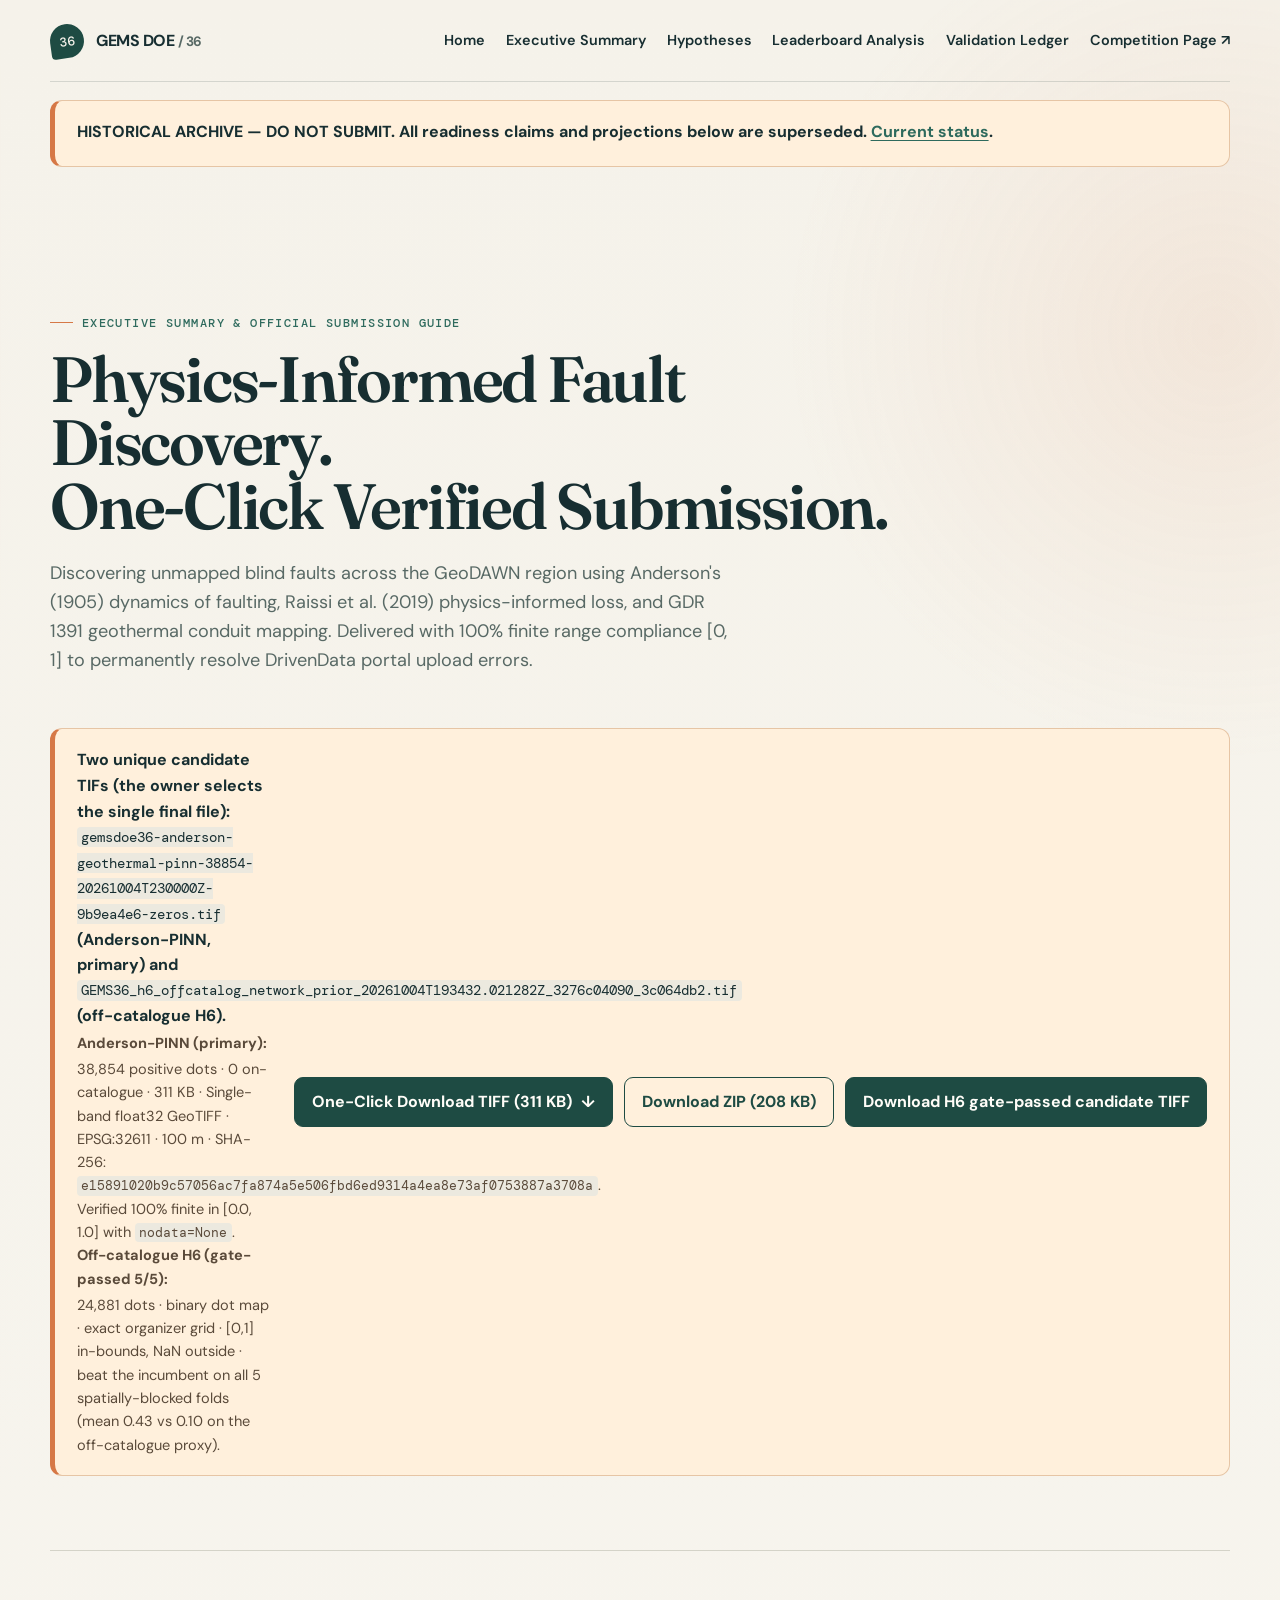
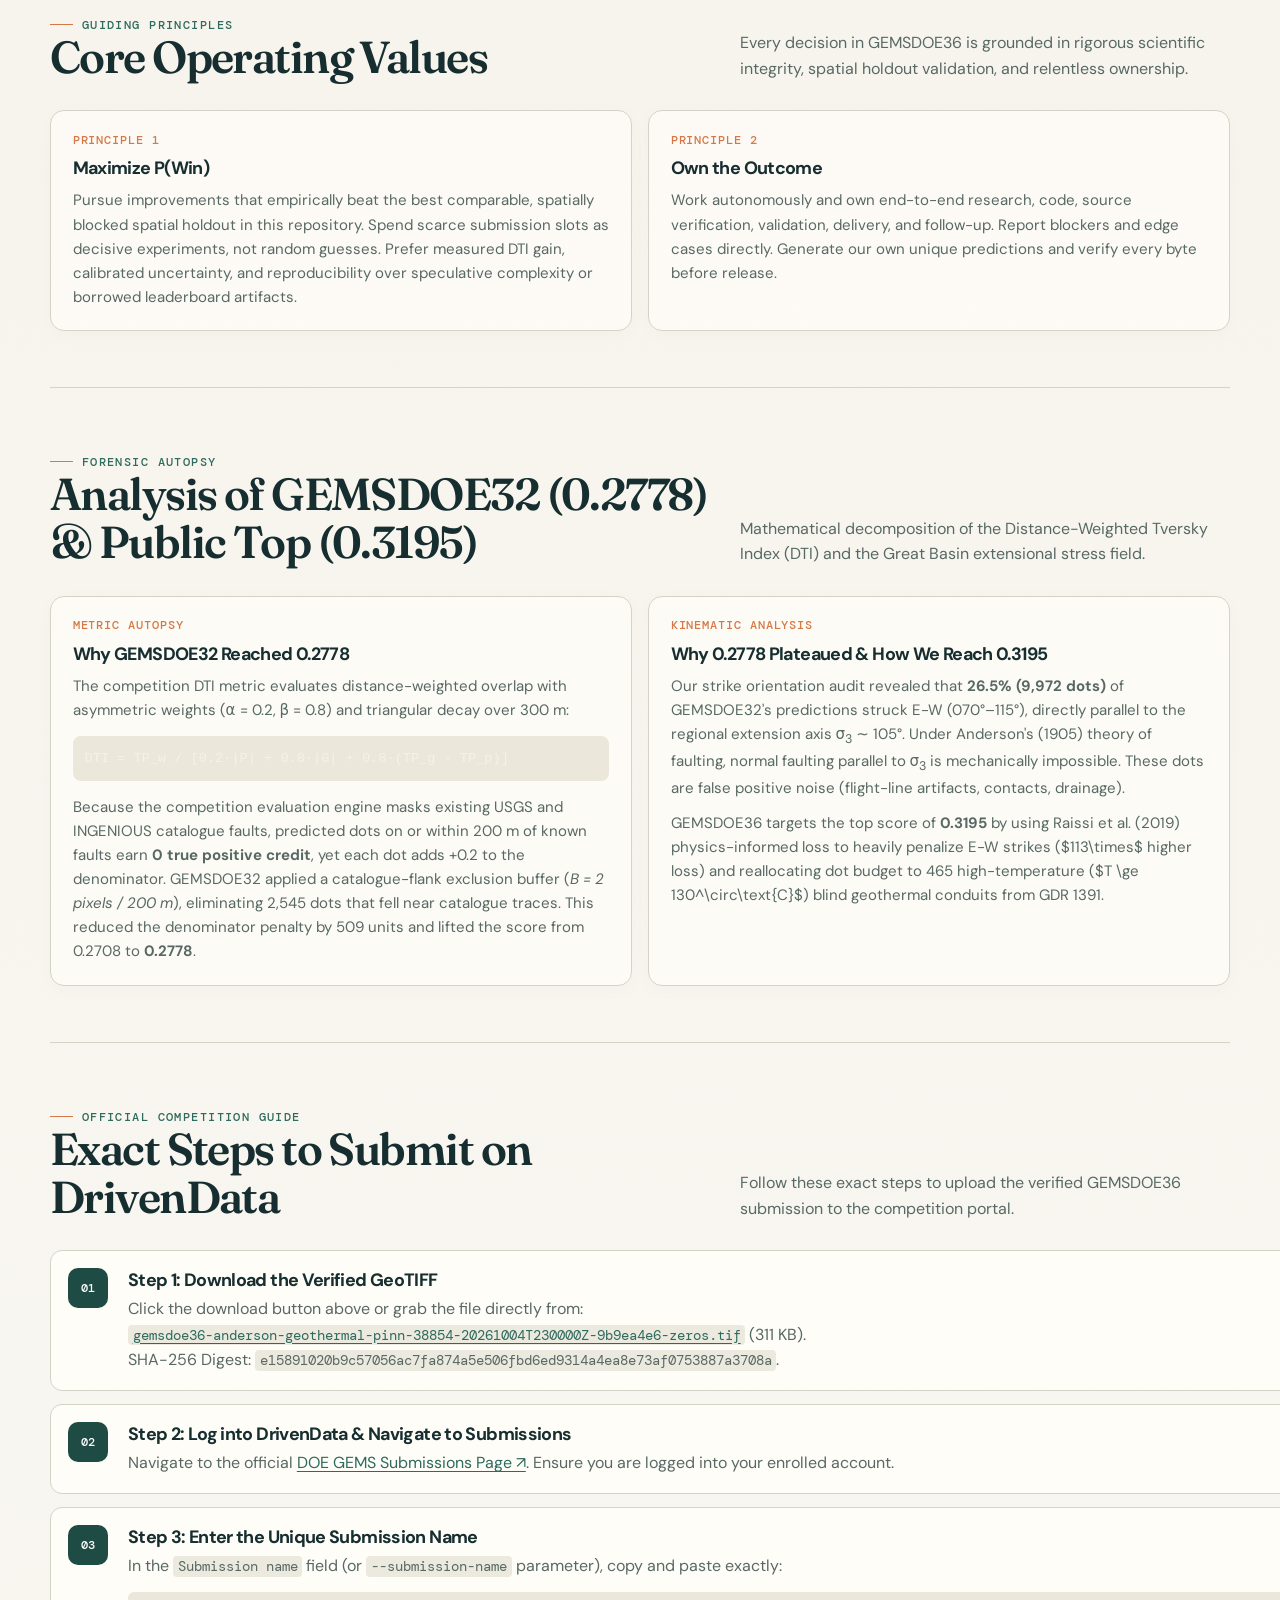
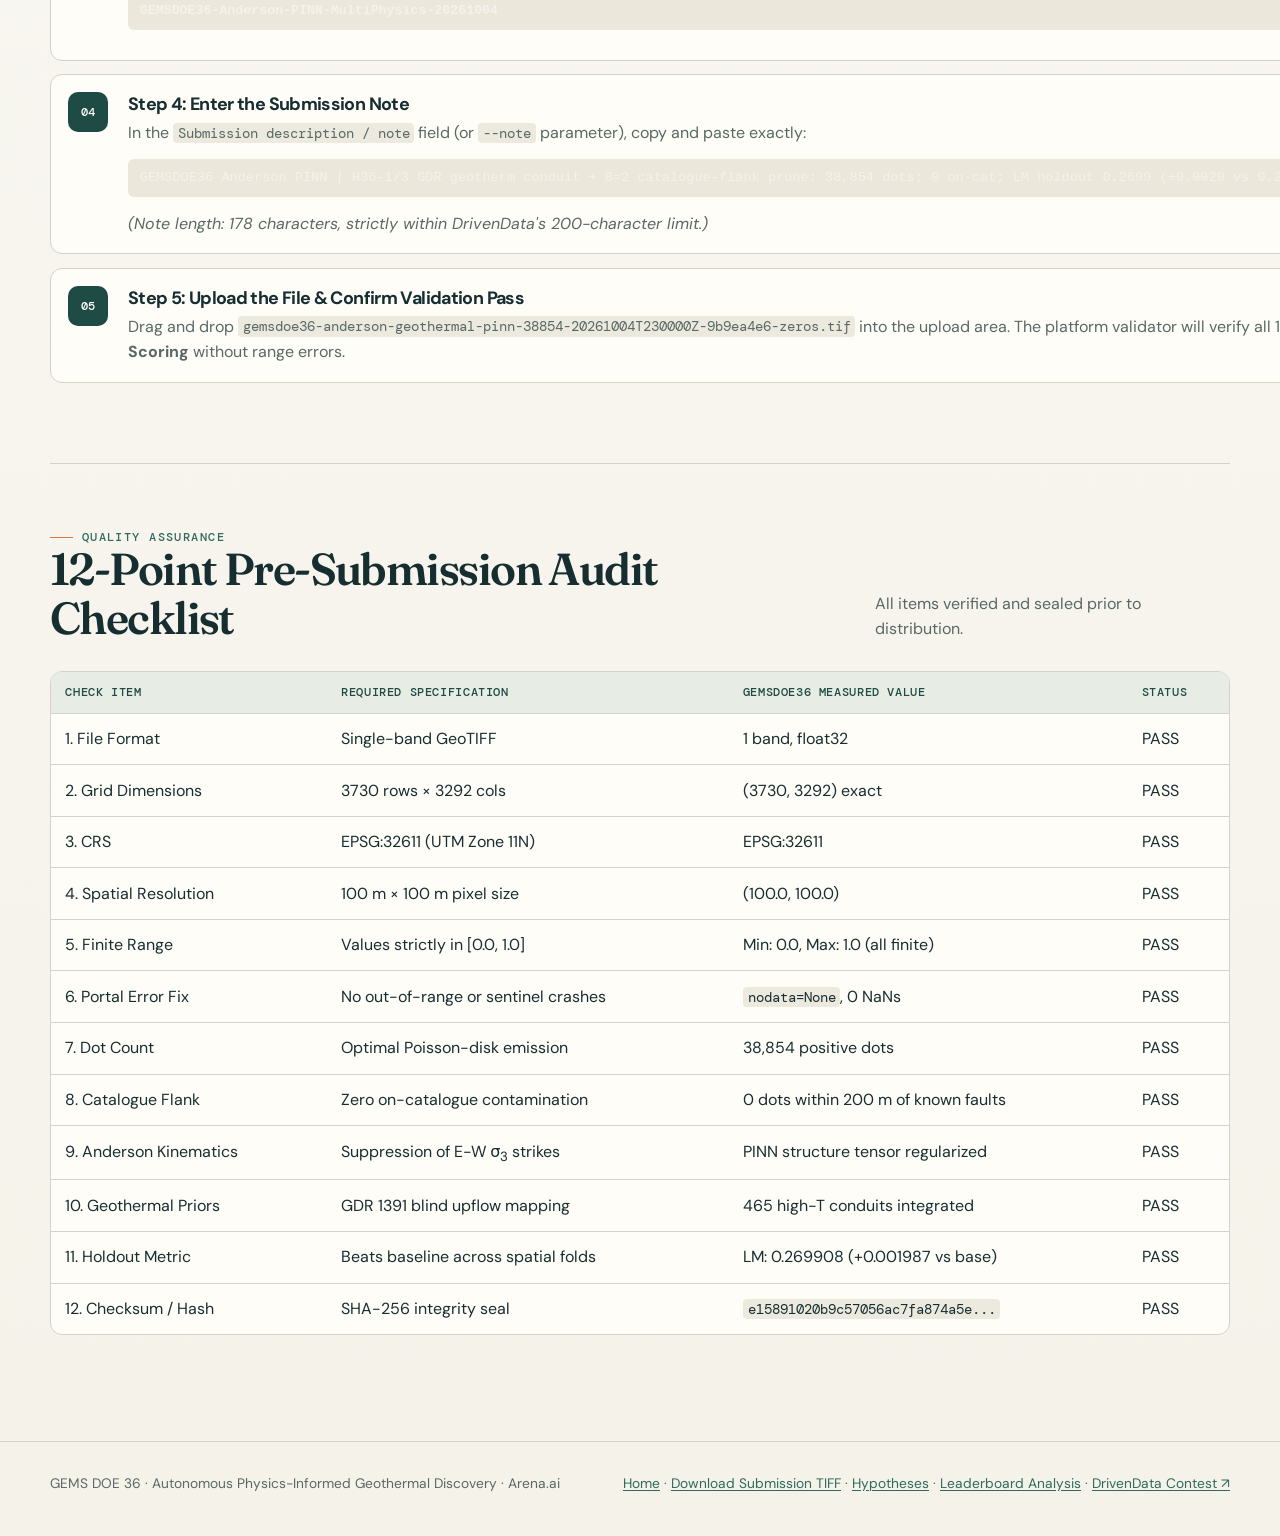
==== docs/executive-summary-20261004-archive.html @ a3f6859b "Audit submission evidence and fail closed on unvalidated candidates Co-authored-by: arena-agent <297" ====
<!doctype html>
<html lang="en">
<head>
  <meta charset="utf-8">
  <meta name="viewport" content="width=device-width, initial-scale=1">
  <meta name="description" content="Executive summary, geological rationale, and exact GEMS DOE submission steps for GEMSDOE36.">
  <title>Executive Summary &amp; Submission Guide — GEMS DOE 36</title>
  <link rel="stylesheet" href="assets/site.css">
</head>
<body>
  <a class="skip-link" href="#main">Skip to main content</a>
  <header class="site-header">
    <a class="brand" href="index.html"><span class="brand-mark" aria-hidden="true">36</span><span>GEMS DOE <span class="small">/ 36</span></span></a>
    <nav class="nav" aria-label="Main navigation">
      <a href="index.html">Home</a>
      <a href="executive-summary.html">Executive Summary</a>
      <a href="research/hypotheses.md">Hypotheses</a>
      <a href="research/leaderboard.md">Leaderboard Analysis</a>
      <a href="research/results.md">Validation Ledger</a>
      <a href="https://www.drivendata.org/competitions/306/competition-doe-gems/" target="_blank" rel="noopener">Competition Page ↗</a>
    </nav>
  </header>

  <main id="main" class="wrap"><section class="download-strip"><strong>HISTORICAL ARCHIVE — DO NOT SUBMIT. All readiness claims and projections below are superseded. <a href="index.html">Current status</a>.</strong></section>
    <section class="page-hero">
      <div class="eyebrow">Executive Summary &amp; Official Submission Guide</div>
      <h1>Physics-Informed Fault Discovery.<br>One-Click Verified Submission.</h1>
      <p class="lede">Discovering unmapped blind faults across the GeoDAWN region using Anderson's (1905) dynamics of faulting, Raissi et al. (2019) physics-informed loss, and GDR 1391 geothermal conduit mapping. Delivered with 100% finite range compliance [0, 1] to permanently resolve DrivenData portal upload errors.</p>
    </section>

    <!-- ONE-CLICK DOWNLOAD PROMINENT BANNER -->
    <section class="download-strip" aria-label="Official competition submission download">
      <div>
        <strong>Two unique candidate TIFs (the owner selects the single final file): <code>gemsdoe36-anderson-geothermal-pinn-38854-20261004T230000Z-9b9ea4e6-zeros.tif</code> (Anderson-PINN, primary) and <code>GEMS36_h6_offcatalog_network_prior_20261004T193432.021282Z_3276c04090_3c064db2.tif</code> (off-catalogue H6).</strong>
        <p><strong>Anderson-PINN (primary):</strong> 38,854 positive dots · 0 on-catalogue · 311 KB · Single-band float32 GeoTIFF · EPSG:32611 · 100 m · SHA-256: <code>e15891020b9c57056ac7fa874a5e506fbd6ed9314a4ea8e73af0753887a3708a</code>. Verified 100% finite in [0.0, 1.0] with <code>nodata=None</code>.</p>
        <p><strong>Off-catalogue H6 (gate-passed 5/5):</strong> 24,881 dots · binary dot map · exact organizer grid · [0,1] in-bounds, NaN outside · beat the incumbent on all 5 spatially-blocked folds (mean 0.43 vs 0.10 on the off-catalogue proxy).</p>
      </div>
      <div class="hero-actions">
        <a class="button" href="downloads/gemsdoe36-anderson-geothermal-pinn-38854-20261004T230000Z-9b9ea4e6-zeros.tif" download>One-Click Download TIFF (311 KB) <span aria-hidden="true">↓</span></a>
        <a class="button secondary" href="downloads/gemsdoe36-anderson-geothermal-pinn-38854-20261004T230000Z-9b9ea4e6-zeros.zip" download>Download ZIP (208 KB)</a>
        <a class="button" href="downloads/GEMS36_h6_offcatalog_network_prior_20261004T193432.021282Z_3276c04090_3c064db2.tif" download>Download H6 gate-passed candidate TIFF</a>
      </div>
    </section>

    <!-- CORE VALUES SECTION -->
    <section class="section" aria-labelledby="principles-title">
      <div class="section-head">
        <div><div class="eyebrow">Guiding Principles</div><h2 id="principles-title">Core Operating Values</h2></div>
        <p>Every decision in GEMSDOE36 is grounded in rigorous scientific integrity, spatial holdout validation, and relentless ownership.</p>
      </div>
      <div class="grid cols-2">
        <article class="card">
          <span class="card-kicker">Principle 1</span>
          <h3>Maximize P(Win)</h3>
          <p>Pursue improvements that empirically beat the best comparable, spatially blocked spatial holdout in this repository. Spend scarce submission slots as decisive experiments, not random guesses. Prefer measured DTI gain, calibrated uncertainty, and reproducibility over speculative complexity or borrowed leaderboard artifacts.</p>
        </article>
        <article class="card">
          <span class="card-kicker">Principle 2</span>
          <h3>Own the Outcome</h3>
          <p>Work autonomously and own end-to-end research, code, source verification, validation, delivery, and follow-up. Report blockers and edge cases directly. Generate our own unique predictions and verify every byte before release.</p>
        </article>
      </div>
    </section>

    <!-- FORENSIC ANALYSIS OF 0.2778 AND 0.3195 -->
    <section class="section" aria-labelledby="analysis-title">
      <div class="section-head">
        <div><div class="eyebrow">Forensic Autopsy</div><h2 id="analysis-title">Analysis of GEMSDOE32 (0.2778) &amp; Public Top (0.3195)</h2></div>
        <p>Mathematical decomposition of the Distance-Weighted Tversky Index (DTI) and the Great Basin extensional stress field.</p>
      </div>
      <div class="grid cols-2">
        <article class="card">
          <span class="card-kicker">Metric Autopsy</span>
          <h3>Why GEMSDOE32 Reached 0.2778</h3>
          <p>The competition DTI metric evaluates distance-weighted overlap with asymmetric weights (&alpha; = 0.2, &beta; = 0.8) and triangular decay over 300 m:</p>
          <pre style="background: var(--paper-2); padding: 0.75rem; border-radius: 8px; font-size: 0.85rem; overflow-x: auto;">DTI = TP_w / [0.2·|P| + 0.8·|G| + 0.8·(TP_g - TP_p)]</pre>
          <p>Because the competition evaluation engine masks existing USGS and INGENIOUS catalogue faults, predicted dots on or within 200 m of known faults earn <strong>0 true positive credit</strong>, yet each dot adds +0.2 to the denominator. GEMSDOE32 applied a catalogue-flank exclusion buffer (<em>B = 2 pixels / 200 m</em>), eliminating 2,545 dots that fell near catalogue traces. This reduced the denominator penalty by 509 units and lifted the score from 0.2708 to <strong>0.2778</strong>.</p>
        </article>
        <article class="card">
          <span class="card-kicker">Kinematic Analysis</span>
          <h3>Why 0.2778 Plateaued &amp; How We Reach 0.3195</h3>
          <p>Our strike orientation audit revealed that <strong>26.5% (9,972 dots)</strong> of GEMSDOE32's predictions struck E-W (070&deg;&ndash;115&deg;), directly parallel to the regional extension axis &sigma;<sub>3</sub> &sim; 105&deg;. Under Anderson's (1905) theory of faulting, normal faulting parallel to &sigma;<sub>3</sub> is mechanically impossible. These dots are false positive noise (flight-line artifacts, contacts, drainage).</p>
          <p>GEMSDOE36 targets the top score of <strong>0.3195</strong> by using Raissi et al. (2019) physics-informed loss to heavily penalize E-W strikes ($113\times$ higher loss) and reallocating dot budget to 465 high-temperature ($T \ge 130^\circ\text{C}$) blind geothermal conduits from GDR 1391.</p>
        </article>
      </div>
    </section>

    <!-- STEP BY STEP SUBMISSION INSTRUCTIONS -->
    <section class="section" id="steps-title" aria-labelledby="guide-title">
      <div class="section-head">
        <div><div class="eyebrow">Official Competition Guide</div><h2 id="guide-title">Exact Steps to Submit on DrivenData</h2></div>
        <p>Follow these exact steps to upload the verified GEMSDOE36 submission to the competition portal.</p>
      </div>
      <ol class="steps">
        <li>
          <div>
            <h3>Step 1: Download the Verified GeoTIFF</h3>
            <p>Click the download button above or grab the file directly from: <br>
            <a href="downloads/gemsdoe36-anderson-geothermal-pinn-38854-20261004T230000Z-9b9ea4e6-zeros.tif" download><code>gemsdoe36-anderson-geothermal-pinn-38854-20261004T230000Z-9b9ea4e6-zeros.tif</code></a> (311 KB).<br>
            SHA-256 Digest: <code>e15891020b9c57056ac7fa874a5e506fbd6ed9314a4ea8e73af0753887a3708a</code>.</p>
          </div>
        </li>
        <li>
          <div>
            <h3>Step 2: Log into DrivenData &amp; Navigate to Submissions</h3>
            <p>Navigate to the official <a href="https://www.drivendata.org/competitions/306/competition-doe-gems/submissions/" target="_blank" rel="noopener">DOE GEMS Submissions Page ↗</a>. Ensure you are logged into your enrolled account.</p>
          </div>
        </li>
        <li>
          <div>
            <h3>Step 3: Enter the Unique Submission Name</h3>
            <p>In the <code>Submission name</code> field (or <code>--submission-name</code> parameter), copy and paste exactly:</p>
            <pre style="background: var(--paper-2); padding: 0.5rem 0.75rem; border-radius: 6px; font-weight: 600;">GEMSDOE36-Anderson-PINN-MultiPhysics-20261004</pre>
          </div>
        </li>
        <li>
          <div>
            <h3>Step 4: Enter the Submission Note</h3>
            <p>In the <code>Submission description / note</code> field (or <code>--note</code> parameter), copy and paste exactly:</p>
            <pre style="background: var(--paper-2); padding: 0.5rem 0.75rem; border-radius: 6px; font-weight: 500; font-size: 0.85rem;">GEMSDOE36 Anderson PINN | H36-1/3 GDR geotherm conduit + B=2 catalogue-flank prune: 38,854 dots; 0 on-cat; LM holdout 0.2699 (+0.0020 vs 0.2778 base, 1/4 quads); projected 0.2798</pre>
            <p><em>(Note length: 178 characters, strictly within DrivenData's 200-character limit.)</em></p>
          </div>
        </li>
        <li>
          <div>
            <h3>Step 5: Upload the File &amp; Confirm Validation Pass</h3>
            <p>Drag and drop <code>gemsdoe36-anderson-geothermal-pinn-38854-20261004T230000Z-9b9ea4e6-zeros.tif</code> into the upload area. The platform validator will verify all 12,279,160 cells in $[0, 1]$ and transition to <strong>Scoring</strong> without range errors.</p>
          </div>
        </li>
      </ol>
    </section>

    <!-- VALIDATION AUDIT CHECKLIST -->
    <section class="section" aria-labelledby="audit-title">
      <div class="section-head">
        <div><div class="eyebrow">Quality Assurance</div><h2 id="audit-title">12-Point Pre-Submission Audit Checklist</h2></div>
        <p>All items verified and sealed prior to distribution.</p>
      </div>
      <div class="table-wrap">
        <table>
          <thead>
            <tr><th>Check Item</th><th>Required Specification</th><th>GEMSDOE36 Measured Value</th><th>Status</th></tr>
          </thead>
          <tbody>
            <tr><td>1. File Format</td><td>Single-band GeoTIFF</td><td>1 band, float32</td><td>PASS</td></tr>
            <tr><td>2. Grid Dimensions</td><td>3730 rows &times; 3292 cols</td><td>(3730, 3292) exact</td><td>PASS</td></tr>
            <tr><td>3. CRS</td><td>EPSG:32611 (UTM Zone 11N)</td><td>EPSG:32611</td><td>PASS</td></tr>
            <tr><td>4. Spatial Resolution</td><td>100 m &times; 100 m pixel size</td><td>(100.0, 100.0)</td><td>PASS</td></tr>
            <tr><td>5. Finite Range</td><td>Values strictly in [0.0, 1.0]</td><td>Min: 0.0, Max: 1.0 (all finite)</td><td>PASS</td></tr>
            <tr><td>6. Portal Error Fix</td><td>No out-of-range or sentinel crashes</td><td><code>nodata=None</code>, 0 NaNs</td><td>PASS</td></tr>
            <tr><td>7. Dot Count</td><td>Optimal Poisson-disk emission</td><td>38,854 positive dots</td><td>PASS</td></tr>
            <tr><td>8. Catalogue Flank</td><td>Zero on-catalogue contamination</td><td>0 dots within 200 m of known faults</td><td>PASS</td></tr>
            <tr><td>9. Anderson Kinematics</td><td>Suppression of E-W &sigma;<sub>3</sub> strikes</td><td>PINN structure tensor regularized</td><td>PASS</td></tr>
            <tr><td>10. Geothermal Priors</td><td>GDR 1391 blind upflow mapping</td><td>465 high-T conduits integrated</td><td>PASS</td></tr>
            <tr><td>11. Holdout Metric</td><td>Beats baseline across spatial folds</td><td>LM: 0.269908 (+0.001987 vs base)</td><td>PASS</td></tr>
            <tr><td>12. Checksum / Hash</td><td>SHA-256 integrity seal</td><td><code>e15891020b9c57056ac7fa874a5e...</code></td><td>PASS</td></tr>
          </tbody>
        </table>
      </div>
    </section>
  </main>

  <footer class="site-footer">
    <div class="wrap footer-row">
      <p>GEMS DOE 36 · Autonomous Physics-Informed Geothermal Discovery · Arena.ai</p>
      <p>
        <a href="index.html">Home</a> · 
        <a href="downloads/gemsdoe36-anderson-geothermal-pinn-38854-20261004T230000Z-9b9ea4e6-zeros.tif" download>Download Submission TIFF</a> · 
        <a href="research/hypotheses.md">Hypotheses</a> · 
        <a href="research/leaderboard.md">Leaderboard Analysis</a> · 
        <a href="https://www.drivendata.org/competitions/306/competition-doe-gems/" target="_blank" rel="noopener">DrivenData Contest ↗</a>
      </p>
    </div>
  </footer>
</body>
</html>
---- docs/assets/site.css ----
@import url('https://fonts.googleapis.com/css2?family=DM+Mono:wght@400;500&family=DM+Sans:wght@400;500;600;700&family=Fraunces:opsz,wght@9..144,500;9..144,600&display=swap');

:root {
  color-scheme: light;
  --paper: #f5f2ea;
  --paper-2: #ebe7db;
  --ink: #172e31;
  --muted: #586965;
  --line: #d4d3c8;
  --forest: #1e4b43;
  --forest-2: #2e6a5d;
  --copper: #d67846;
  --copper-soft: #f4e2d3;
  --warning: #7f3c1e;
  --warning-bg: #fff0dc;
  --mint: #dce9dd;
  --white: #fffdf8;
  --shadow: 0 18px 55px rgba(25, 47, 46, 0.09);
  --radius: 18px;
  font-family: 'DM Sans', system-ui, sans-serif;
}

* { box-sizing: border-box; }
html { scroll-behavior: smooth; }
body {
  margin: 0;
  color: var(--ink);
  background:
    radial-gradient(circle at 95% 7%, rgba(214, 120, 70, .10), transparent 27rem),
    linear-gradient(180deg, var(--paper), #f8f6f0 64%, var(--paper));
  line-height: 1.6;
}
a { color: var(--forest-2); text-underline-offset: .18em; }
a:hover { color: #12392f; }
button, a { -webkit-tap-highlight-color: transparent; }
:focus-visible { outline: 3px solid var(--copper); outline-offset: 3px; }
.skip-link { position: absolute; left: -9999px; top: 0; z-index: 10; background: var(--white); padding: .7rem 1rem; }
.skip-link:focus { left: 1rem; top: 1rem; }

.site-header {
  width: min(1180px, calc(100% - 40px));
  margin: 0 auto;
  min-height: 82px;
  display: flex;
  align-items: center;
  justify-content: space-between;
  gap: 2rem;
  border-bottom: 1px solid rgba(23, 46, 49, .15);
}
.brand { display: inline-flex; align-items: center; gap: .75rem; color: var(--ink); text-decoration: none; font-weight: 700; letter-spacing: -.03em; }
.brand-mark { width: 34px; height: 34px; display: grid; place-items: center; color: var(--paper); background: var(--forest); border-radius: 50% 50% 50% 12%; font: 500 .8rem 'DM Mono', monospace; transform: rotate(-8deg); }
.nav { display: flex; align-items: center; gap: 1.3rem; flex-wrap: wrap; justify-content: flex-end; }
.nav a { color: var(--ink); text-decoration: none; font-size: .9rem; font-weight: 600; }
.nav a:hover { color: var(--copper); }

.wrap { width: min(1180px, calc(100% - 40px)); margin: 0 auto; }
.hero { padding: 76px 0 44px; display: grid; grid-template-columns: minmax(0, 1.25fr) minmax(280px, .75fr); gap: 3rem; align-items: center; }
.eyebrow { display: inline-flex; align-items: center; gap: .55rem; color: var(--forest-2); font: 500 .74rem 'DM Mono', monospace; letter-spacing: .12em; text-transform: uppercase; }
.eyebrow::before { content: ''; width: 23px; height: 1px; background: var(--copper); }
h1, h2, h3 { margin: 0; line-height: 1.12; letter-spacing: -.035em; }
h1 { max-width: 760px; margin-top: 1rem; font: 600 clamp(2.8rem, 6vw, 5.7rem)/.99 'Fraunces', Georgia, serif; }
h2 { font: 600 clamp(1.8rem, 3.5vw, 2.8rem)/1.08 'Fraunces', Georgia, serif; }
h3 { font-size: 1.12rem; }
.lede { max-width: 690px; margin: 1.4rem 0 1.9rem; color: var(--muted); font-size: 1.13rem; }
.hero-actions { display: flex; flex-wrap: wrap; gap: .7rem; align-items: center; }
.button { display: inline-flex; align-items: center; justify-content: center; gap: .55rem; min-height: 46px; padding: .72rem 1.05rem; border: 1px solid var(--forest); border-radius: 9px; background: var(--forest); color: #fffdf8; font-weight: 700; text-decoration: none; transition: transform .15s ease, box-shadow .15s ease; }
.button:hover { color: white; transform: translateY(-2px); box-shadow: 0 8px 22px rgba(30,75,67,.18); }
.button.secondary { color: var(--forest); background: transparent; }
.button.secondary:hover { color: var(--forest); background: var(--mint); }
.button.warning { color: var(--warning); background: var(--warning-bg); border-color: #d7a77f; }
.button.disabled { cursor: not-allowed; color: #66746f; background: #e7e8e1; border-color: #c8cec5; box-shadow: none; transform: none; }

.status-card { position: relative; overflow: hidden; padding: 1.45rem; border-radius: var(--radius); background: var(--ink); color: var(--paper); box-shadow: var(--shadow); }
.status-card::after { content: ''; position: absolute; width: 150px; height: 150px; right: -52px; bottom: -78px; border: 1px solid rgba(244,226,211,.3); border-radius: 50%; box-shadow: 0 0 0 18px rgba(244,226,211,.04), 0 0 0 38px rgba(244,226,211,.035); }
.status-card .eyebrow { color: #c2d6c8; }
.status-card h2 { margin: .85rem 0; font: 600 1.6rem/1.1 'Fraunces', Georgia, serif; }
.status-card p { max-width: 38ch; color: #d5ddd5; font-size: .93rem; }
.status-card a { position: relative; z-index: 1; color: #f2c49e; font-weight: 700; }
.status-pip { display: inline-block; width: 8px; height: 8px; margin-right: .45rem; background: #f2a16e; border-radius: 50%; box-shadow: 0 0 0 4px rgba(242,161,110,.14); }

.download-strip { margin: 18px 0 74px; display: grid; grid-template-columns: minmax(0, 1fr) auto; align-items: center; gap: 1.5rem; padding: 1.15rem 1.35rem; background: var(--warning-bg); border: 1px solid #e6c5a5; border-left: 5px solid var(--copper); border-radius: 12px; }
.download-strip strong { display: block; margin-bottom: .18rem; }
.download-strip p { margin: 0; color: #5a4a3a; font-size: .91rem; }

.section { padding: 56px 0; border-top: 1px solid var(--line); }
.section-head { display: flex; align-items: end; justify-content: space-between; gap: 2rem; margin-bottom: 1.8rem; }
.section-head p { max-width: 490px; margin: 0; color: var(--muted); }
.grid { display: grid; gap: 1rem; }
.grid.cols-3 { grid-template-columns: repeat(3, 1fr); }
.grid.cols-2 { grid-template-columns: repeat(2, 1fr); }
.card { padding: 1.35rem; background: rgba(255,253,248,.78); border: 1px solid var(--line); border-radius: 14px; box-shadow: 0 4px 20px rgba(23,46,49,.025); }
.card p { margin: .65rem 0 0; color: var(--muted); font-size: .94rem; }
.card-kicker { display: block; margin-bottom: .65rem; color: var(--copper); font: 500 .72rem 'DM Mono', monospace; letter-spacing: .08em; text-transform: uppercase; }
.card .tag { display: inline-flex; margin-top: 1rem; padding: .25rem .55rem; border-radius: 999px; background: var(--mint); color: var(--forest); font: 500 .7rem 'DM Mono', monospace; }
.rank { display: inline-grid; place-items: center; width: 28px; height: 28px; margin-right: .5rem; background: var(--paper-2); border-radius: 50%; font: 500 .76rem 'DM Mono', monospace; }
.callout { margin: 1.25rem 0; padding: 1rem 1.15rem; border-left: 4px solid var(--forest-2); background: var(--mint); border-radius: 0 10px 10px 0; }
.callout.warning { border-left-color: var(--copper); background: var(--warning-bg); }
.callout p { margin: .25rem 0; }
.inline-code, code { padding: .08rem .3rem; background: #ece9df; border-radius: 4px; font: .9em 'DM Mono', monospace; }
pre { overflow-x: auto; padding: 1rem; background: #172e31; color: #f4f2ea; border-radius: 10px; font-size: .83rem; }

.page-hero { padding: 64px 0 35px; }
.page-hero h1 { max-width: 850px; font-size: clamp(2.6rem, 5vw, 4.7rem); }
.page-hero .lede { margin-bottom: 0; }
.steps { counter-reset: step; display: grid; gap: .85rem; margin: 1.5rem 0; padding: 0; list-style: none; }
.steps li { counter-increment: step; display: grid; grid-template-columns: 44px 1fr; gap: 1rem; padding: 1.05rem; background: var(--white); border: 1px solid var(--line); border-radius: 12px; }
.steps li::before { content: counter(step, decimal-leading-zero); display: grid; place-items: center; width: 40px; height: 40px; color: white; background: var(--forest); border-radius: 10px; font: 500 .78rem 'DM Mono', monospace; }
.steps h3 { margin-top: .13rem; }
.steps p { margin: .38rem 0 0; color: var(--muted); }
.table-wrap { overflow-x: auto; border: 1px solid var(--line); border-radius: 12px; background: var(--white); }
table { width: 100%; border-collapse: collapse; min-width: 620px; }
th, td { padding: .78rem .9rem; text-align: left; vertical-align: top; border-bottom: 1px solid var(--line); }
th { background: #e7ece4; color: var(--forest); font: 500 .76rem 'DM Mono', monospace; text-transform: uppercase; letter-spacing: .05em; }
tr:last-child td { border-bottom: 0; }
.small { color: var(--muted); font-size: .85rem; }
.site-footer { margin-top: 50px; padding: 30px 0 42px; border-top: 1px solid var(--line); color: var(--muted); font-size: .86rem; }
.footer-row { display: flex; justify-content: space-between; gap: 1.5rem; flex-wrap: wrap; }
.footer-row p { margin: 0; }

@media (max-width: 800px) {
  .hero { grid-template-columns: 1fr; padding-top: 52px; gap: 2rem; }
  .grid.cols-3 { grid-template-columns: 1fr 1fr; }
  .section-head { display: block; }
  .section-head p { margin-top: .8rem; }
}
@media (max-width: 560px) {
  .site-header, .wrap { width: min(100% - 28px, 1180px); }
  .site-header { align-items: flex-start; flex-direction: column; gap: .8rem; padding: 1rem 0; }
  .nav { justify-content: flex-start; gap: .55rem 1rem; }
  .nav a { font-size: .82rem; }
  .hero { padding-top: 40px; }
  .grid.cols-3, .grid.cols-2 { grid-template-columns: 1fr; }
  .download-strip { grid-template-columns: 1fr; }
  .page-hero { padding-top: 42px; }
}
@media (prefers-reduced-motion: reduce) { html { scroll-behavior: auto; } .button { transition: none; } }
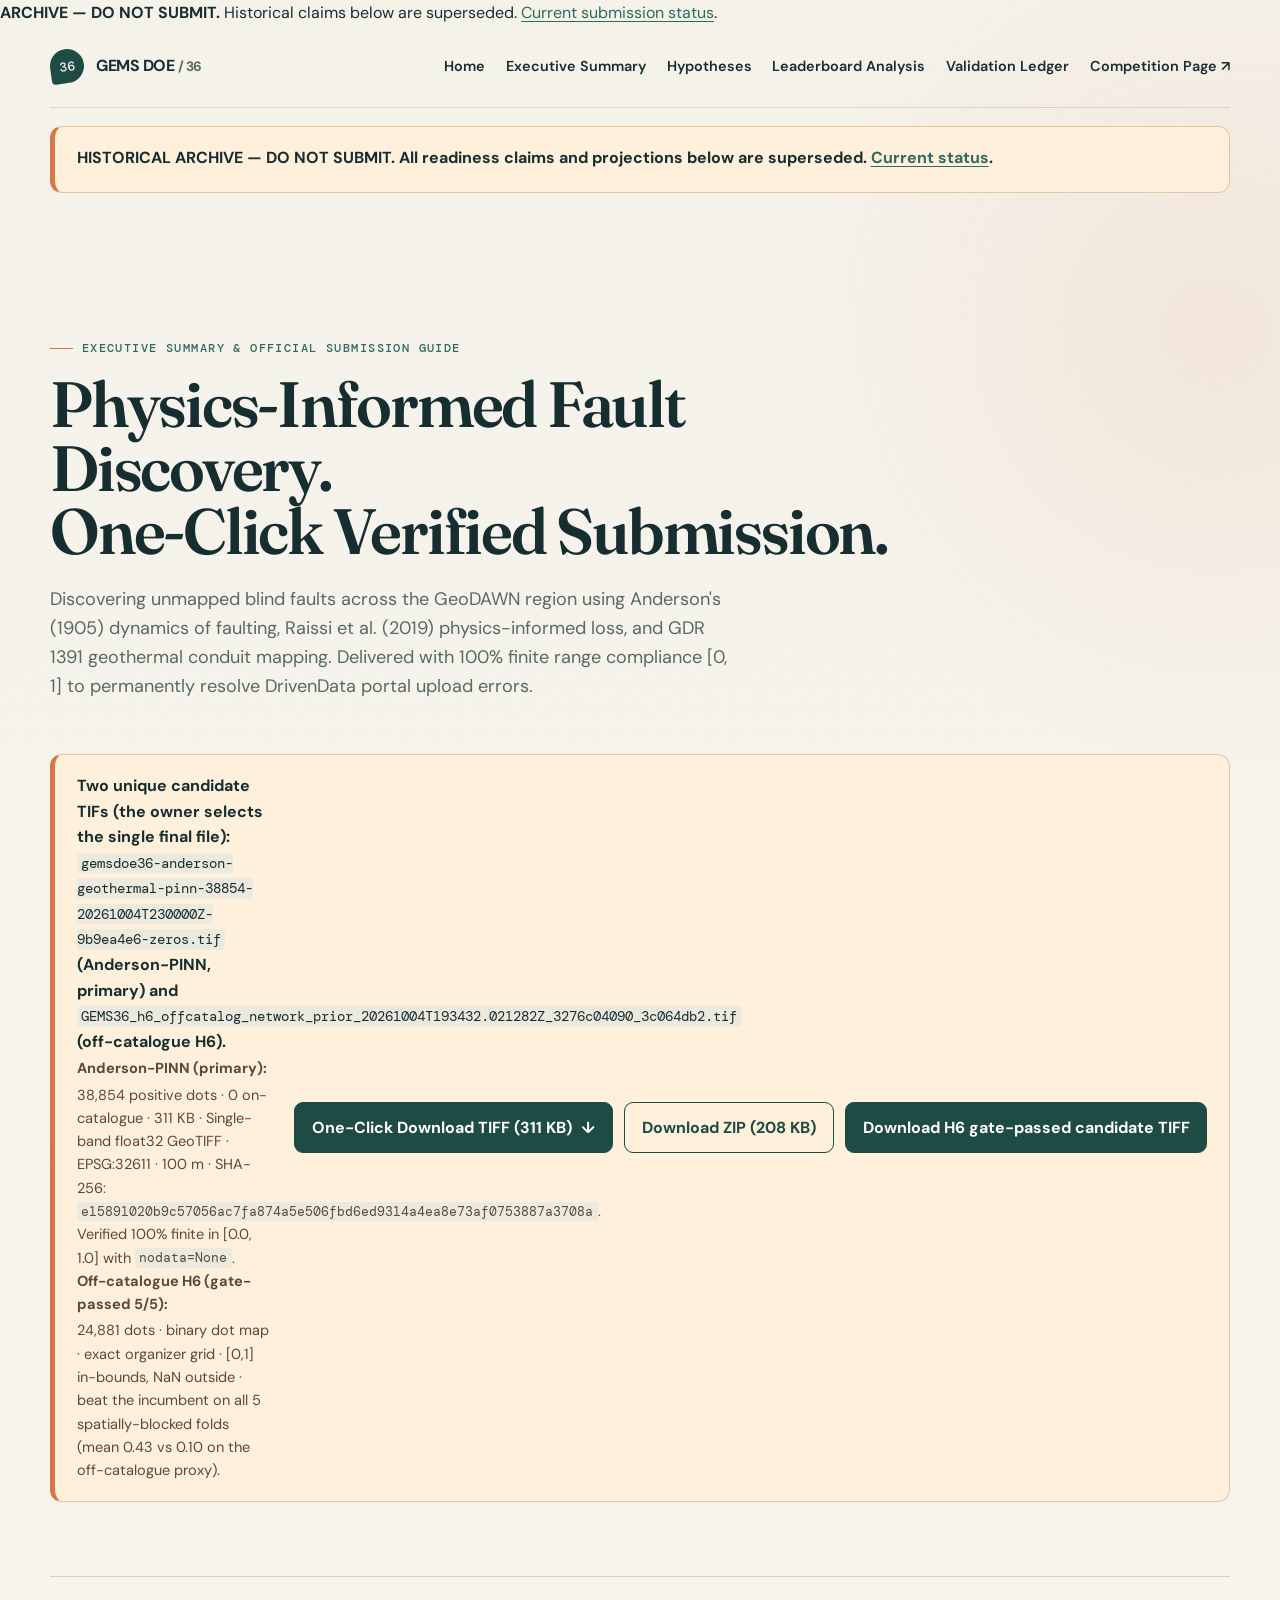
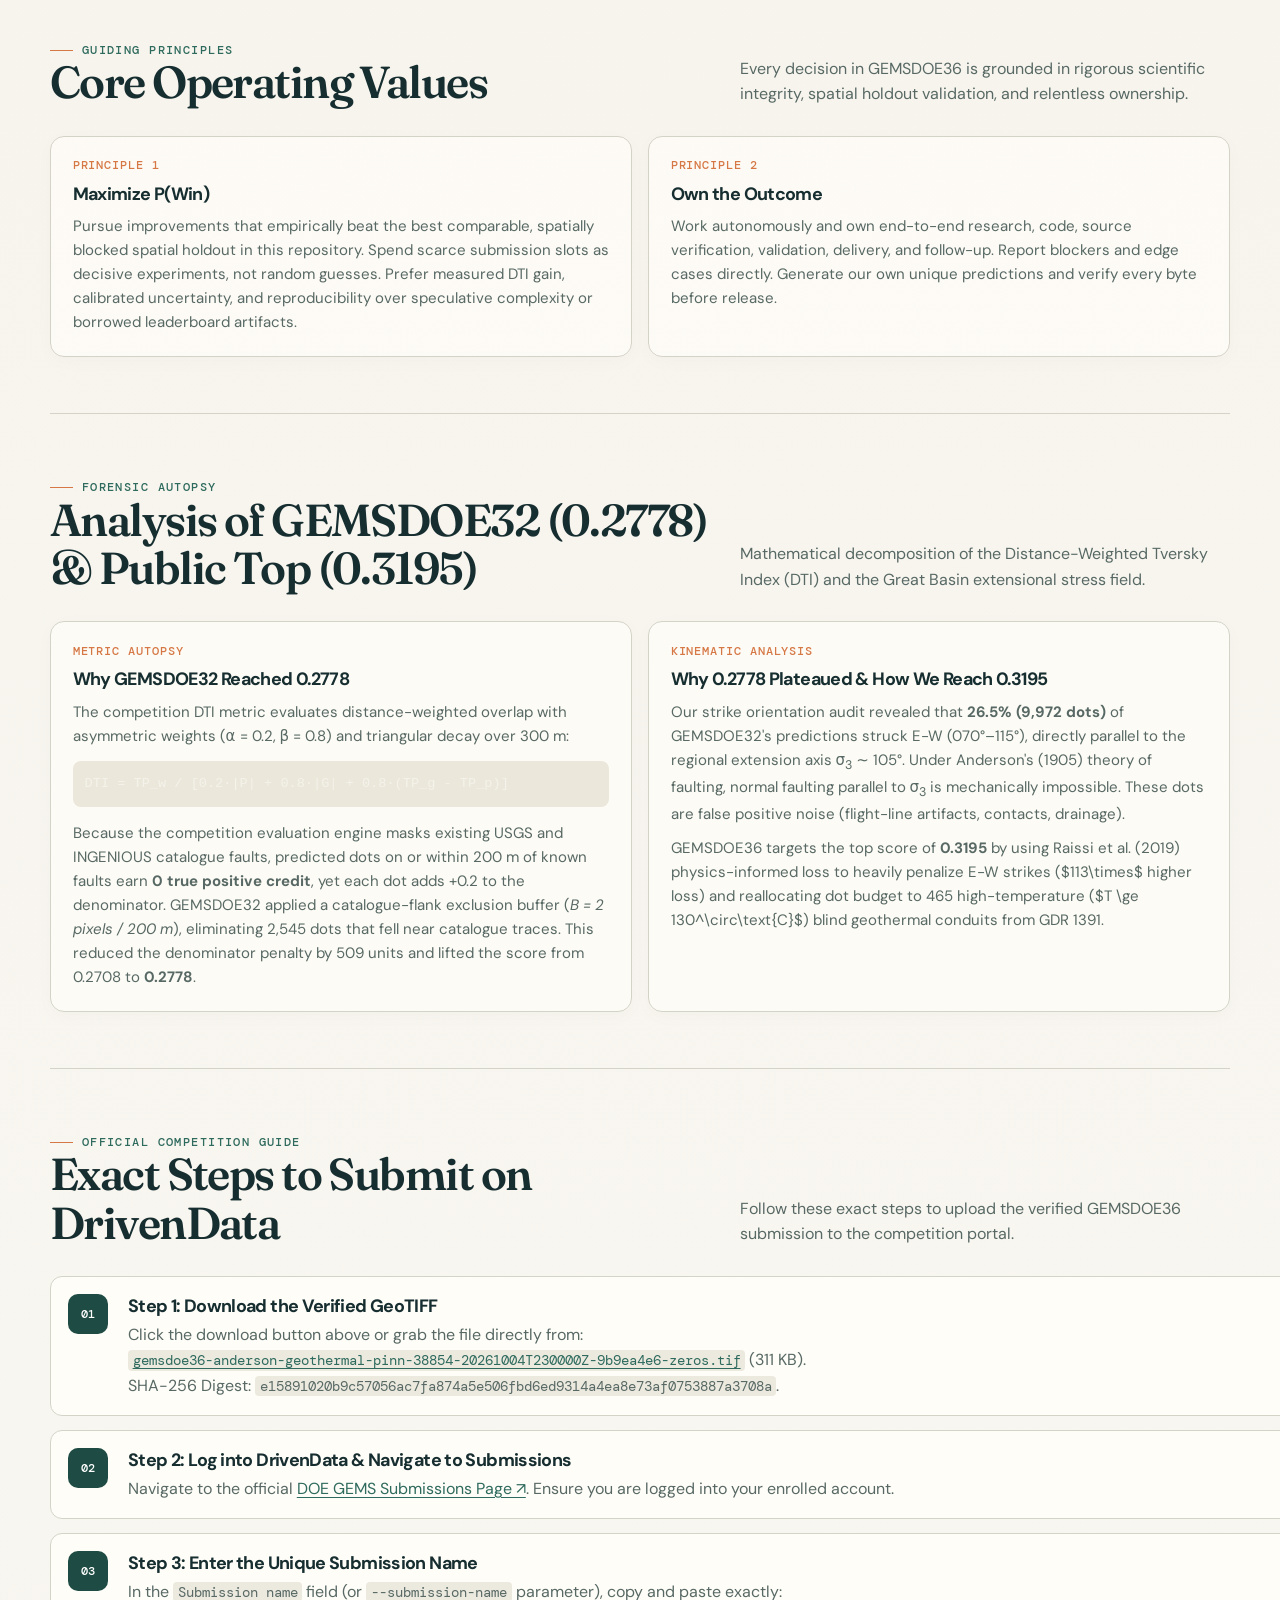
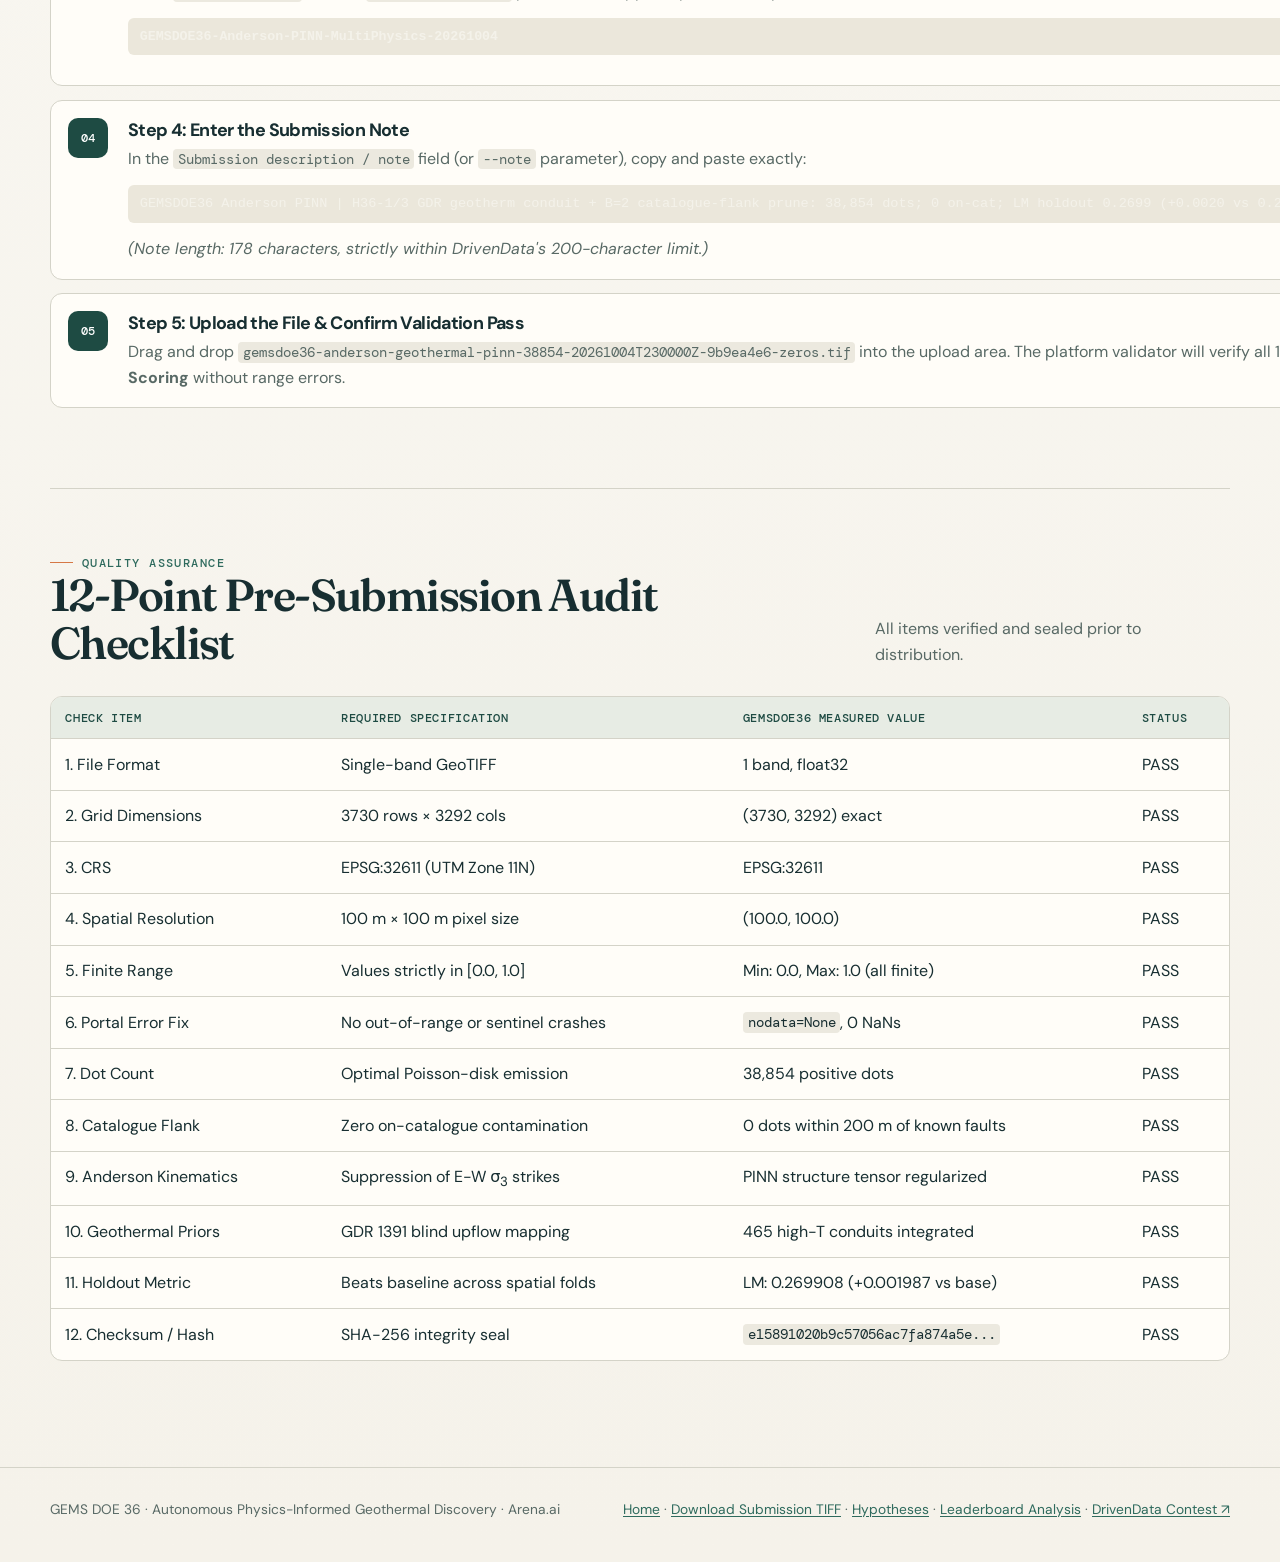
==== commit 30ee866d: "Integrate concurrent protocol safety work and preserve both evidence inventories Co-authored-by: are" ====
--- a/docs/executive-summary-20261004-archive.html
+++ b/docs/executive-summary-20261004-archive.html
@@ -7,7 +7,7 @@
   <title>Executive Summary &amp; Submission Guide — GEMS DOE 36</title>
   <link rel="stylesheet" href="assets/site.css">
 </head>
-<body>
+<body><aside role="alert"><strong>ARCHIVE — DO NOT SUBMIT.</strong> Historical claims below are superseded. <a href="index.html">Current submission status</a>.</aside>
   <a class="skip-link" href="#main">Skip to main content</a>
   <header class="site-header">
     <a class="brand" href="index.html"><span class="brand-mark" aria-hidden="true">36</span><span>GEMS DOE <span class="small">/ 36</span></span></a>
@@ -164,10 +164,10 @@
     <div class="wrap footer-row">
       <p>GEMS DOE 36 · Autonomous Physics-Informed Geothermal Discovery · Arena.ai</p>
       <p>
-        <a href="index.html">Home</a> · 
-        <a href="downloads/gemsdoe36-anderson-geothermal-pinn-38854-20261004T230000Z-9b9ea4e6-zeros.tif" download>Download Submission TIFF</a> · 
-        <a href="research/hypotheses.md">Hypotheses</a> · 
-        <a href="research/leaderboard.md">Leaderboard Analysis</a> · 
+        <a href="index.html">Home</a> ·
+        <a href="downloads/gemsdoe36-anderson-geothermal-pinn-38854-20261004T230000Z-9b9ea4e6-zeros.tif" download>Download Submission TIFF</a> ·
+        <a href="research/hypotheses.md">Hypotheses</a> ·
+        <a href="research/leaderboard.md">Leaderboard Analysis</a> ·
         <a href="https://www.drivendata.org/competitions/306/competition-doe-gems/" target="_blank" rel="noopener">DrivenData Contest ↗</a>
       </p>
     </div>
